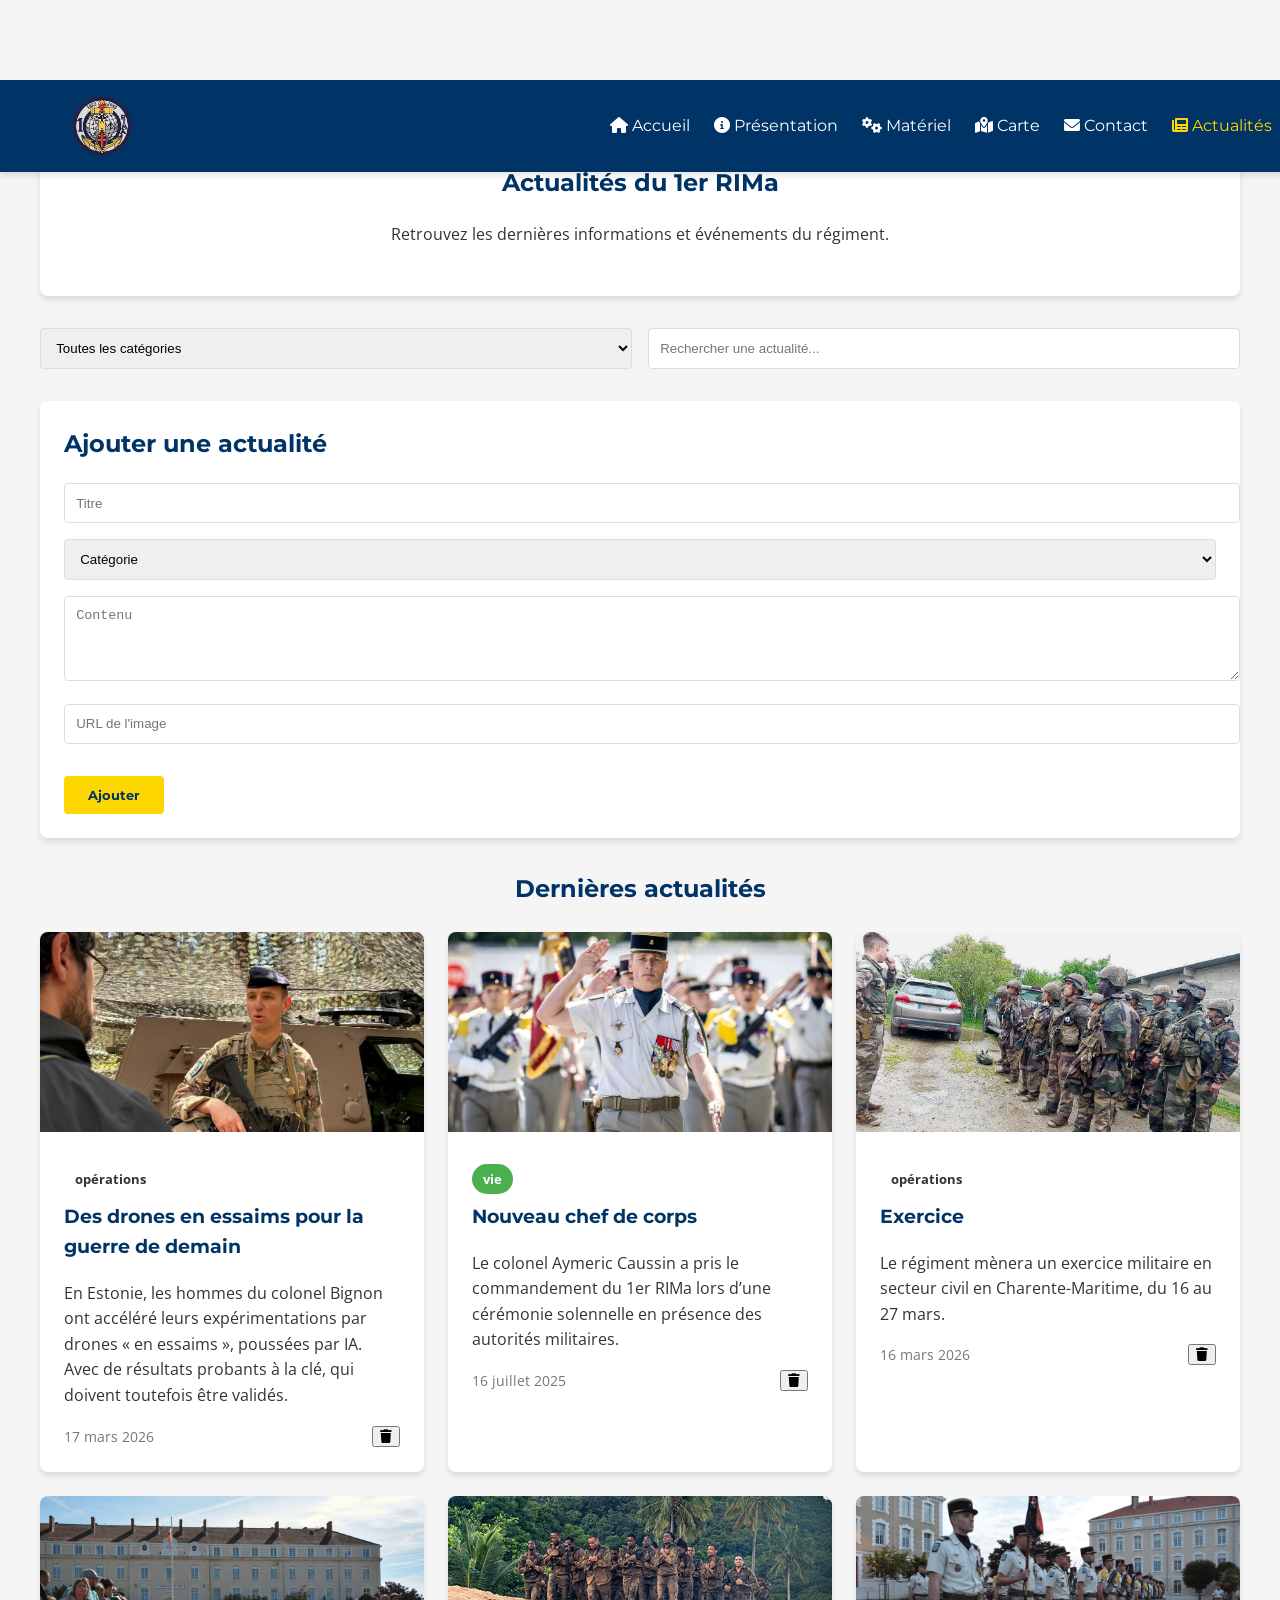
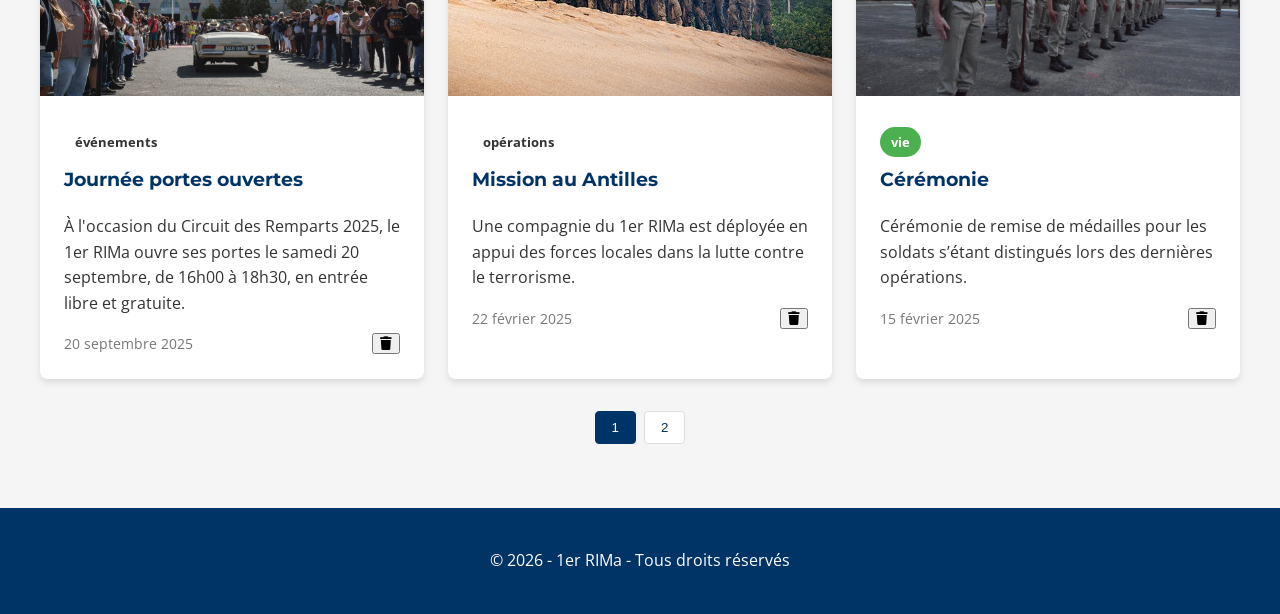
==== actualites.html @ 611bba4a "Add files via upload" ====
<!DOCTYPE html>
<html lang="fr">

<head>
    <meta charset="UTF-8">
    <meta name="viewport" content="width=device-width, initial-scale=1.0">
    <title>1er RIMa - Actualités</title>
    <link rel="stylesheet" href="assets/css/style.css">
    <link href="https://fonts.googleapis.com/css2?family=Montserrat:wght@400;700&family=Open+Sans&display=swap"
        rel="stylesheet">
    <link rel="stylesheet" href="https://cdnjs.cloudflare.com/ajax/libs/font-awesome/6.0.0/css/all.min.css">
</head>

<body>
    <header>
        <!-- En-tête avec logo et navigation -->
        <div class="header-content">
            <img src="assets/img/logo-rima1.png" alt="Logo 1er RIMa" class="logo">
            <nav>
                <ul>
                    <li><a href="index.html"><i class="fas fa-home"></i> Accueil</a></li>
                    <li><a href="presentation.html"><i class="fas fa-info-circle"></i> Présentation</a></li>
                    <li><a href="materiel.html"><i class="fa-solid fa-gears"></i> Matériel</a></li>
                    <li><a href="carte.html"><i class="fas fa-map-marked-alt"></i> Carte</a></li>
                    <li><a href="contact.html"><i class="fas fa-envelope"></i> Contact</a></li>
                    <li><a href="actualites.html" class="active"><i class="fas fa-newspaper"></i> Actualités</a></li>
                </ul>
            </nav>
        </div>
    </header>

    <main>
        <section class="page-header">
            <h1>Actualités du 1er RIMa</h1>
            <p>Retrouvez les dernières informations et événements du régiment.</p>
        </section>
        <!-- Section principale avec liste des actualités, formulaire d'ajout et filtres -->
        <section class="news-controls">
            <div class="news-filters">
                <select id="news-filter">
                    <option value="all">Toutes les catégories</option>
                    <option value="opérations">Opérations</option>
                    <option value="vie">Vie du régiment</option>
                    <option value="événements">Événements</option>
                </select>
                <input type="text" id="news-search" placeholder="Rechercher une actualité...">
            </div>
            <!-- Formulaire d'ajout d'une actualité -->
            <form id="add-news" class="add-news-form">
                <h2>Ajouter une actualité</h2>
                <input type="text" id="titre" placeholder="Titre" required>
                <select id="categorie" required>
                    <option value="">Catégorie</option>
                    <option value="opérations">Opérations</option>
                    <option value="vie">Vie du régiment</option>
                    <option value="événements">Événements</option>
                </select>
                <textarea id="contenu" placeholder="Contenu" rows="4" required></textarea>
                <input type="text" id="image" placeholder="URL de l'image">
                <button type="submit" class="btn btn-primary">Ajouter</button>
            </form>
        </section>
        <!-- Section de la liste des actualités avec pagination -->
        <section class="news-list">
            <h2>Dernières actualités</h2>
            <div id="news-grid"></div>
            <div id="pagination"></div>
        </section>
    </main>

    <footer>
        <p>&copy; 2026 - 1er RIMa - Tous droits réservés</p>
    </footer>
    <!-- Script pour la gestion des actualités -->
    <script src="assets/js/news.js"></script>
</body>

</html>
---- assets/css/style.css ----
/* style.css - Styles globaux pour le site du 1er RIMa */
:root {
    --primary: #003366;
    --secondary: #FFD700;
    --light: #F5F5F5;
    --dark: #333;
    --danger: #D32F2F;
    --shadow: 0 4px 6px rgba(0, 0, 0, 0.1);
    --transition: all 0.3s ease;
}

/* Styles de base pour le corps et les éléments globaux */
body {
    font-family: 'Open Sans', sans-serif;
    background-color: var(--light);
    color: var(--dark);
    margin: 0;
    padding: 0;
    line-height: 1.6;
}

/* Styles pour l'en-tête et la navigation */
header {
    background-color: var(--primary);
    color: white;
    padding: 1rem 2rem;
    box-shadow: var(--shadow);
    position: fixed;
    width: 100%;
    z-index: 1000;
}

/* Conteneur pour le contenu de l'en-tête avec logo et navigation */
.header-content {
    display: flex;
    justify-content: space-between;
    align-items: center;
    max-width: 1200px;
    margin: 0 auto;
}

/* Style pour le logo du régiment dans l'en-tête */
.logo {
    height: 60px;
}

/* Styles pour la navigation principale */
nav ul {
    display: flex;
    list-style: none;
    gap: 1.5rem;
}

/* Styles pour les liens de navigation */
nav a {
    color: white;
    text-decoration: none;
    font-family: 'Montserrat', sans-serif;
    transition: var(--transition);
}

/* Styles pour les liens de navigation au survol et lorsqu'ils sont actifs */
nav a:hover,
nav a.active {
    color: var(--secondary);
}

/* Styles pour le contenu principal de chaque page */
main {
    margin-top: 80px;
    padding: 2rem;
    max-width: 1200px;
    margin-left: auto;
    margin-right: auto;
}

/* Styles pour la section héroïque avec image de fond */
.hero {
    text-align: center;
    padding: 4rem 0;
    background: linear-gradient(rgba(0, 51, 102, 0.8), rgba(0, 51, 102, 0.8)), url('assets/img/hero-bg.jpg');
    background-size: cover;
    color: white;
    border-radius: 8px;
    margin-bottom: 2rem;
}

/* Styles pour le titre de la section héroïque */
.hero h1 {
    font-family: 'Montserrat', sans-serif;
    font-size: 2.5rem;
    margin-bottom: 1rem;
}

/* Styles pour le paragraphe de la section héroïque */
.btn {
    display: inline-block;
    padding: 0.7rem 1.5rem;
    border: none;
    border-radius: 4px;
    cursor: pointer;
    font-family: 'Montserrat', sans-serif;
    font-weight: bold;
    transition: var(--transition);
    text-decoration: none;
    margin-top: 1rem;
}

/* Styles pour les boutons primaires et secondaires avec effets au survol */
.btn-primary {
    background-color: var(--secondary);
    color: var(--primary);
}

/* Styles pour les boutons primaires au survol */
.btn-primary:hover {
    background-color: var(--primary);
    color: white;
}

/* Styles pour les boutons secondaires et leurs effets au survol */
.btn-secondary {
    background-color: var(--primary);
    color: white;
}

/* Styles pour les boutons secondaires au survol */
.btn-secondary:hover {
    background-color: var(--secondary);
    color: var(--primary);
}

/* Classe utilitaire pour masquer les éléments */
.hidden {
    display: none;
}

/* Styles pour la section des statistiques avec grille responsive */
.stats {
    padding: 2rem 0;
    text-align: center;
}

/* Styles pour le titre de la section des statistiques */
.stats h2 {
    font-family: 'Montserrat', sans-serif;
    color: var(--primary);
    margin-bottom: 2rem;
}

/* Styles pour la grille des statistiques avec colonnes adaptatives */
.stats-grid {
    display: grid;
    grid-template-columns: repeat(auto-fit, minmax(200px, 1fr));
    gap: 1.5rem;
}

/* Styles pour les cartes de statistiques avec effets au survol */
.stat-card {
    background: white;
    padding: 1.5rem;
    border-radius: 8px;
    box-shadow: var(--shadow);
    transition: var(--transition);
}

/* Styles pour les cartes de statistiques au survol */
.stat-card:hover {
    transform: translateY(-5px);
    box-shadow: 0 6px 12px rgba(0, 0, 0, 0.15);
}

/* Styles pour les icônes dans les cartes de statistiques */
.stat-card i {
    font-size: 2rem;
    color: var(--secondary);
    margin-bottom: 1rem;
}

/* Styles pour les titres dans les cartes de statistiques */
.stat-card h3 {
    font-family: 'Montserrat', sans-serif;
    color: var(--primary);
}

/* Styles pour les valeurs dans les cartes de statistiques */
.slider {
    position: relative;
    height: 400px;
    overflow: hidden;
    margin-bottom: 2rem;
    border-radius: 8px;
}

/* Styles pour les diapositives du slider avec effets de transition */
.slide {
    position: absolute;
    width: 100%;
    height: 100%;
    background-size: cover;
    background-position: center;
    opacity: 0;
    transition: opacity 1s ease-in-out;
}

/* Styles pour la diapositive active du slider */
.slide.active {
    opacity: 1;
}

/* Styles pour les boutons de navigation du slider */
.slide-btn {
    position: absolute;
    top: 50%;
    transform: translateY(-50%);
    background: rgba(0, 0, 0, 0.5);
    color: white;
    border: none;
    padding: 1rem;
    cursor: pointer;
    z-index: 10;
    border-radius: 50%;
    width: 50px;
    height: 50px;
    display: flex;
    align-items: center;
    justify-content: center;
}

/* Styles pour les boutons de navigation du slider (précédent et suivant) */
.slide-btn.prev {
    left: 1rem;
}

.slide-btn.next {
    right: 1rem;
}

/* Styles pour la section de prévisualisation des actualités */
.news-preview {
    padding: 2rem 0;
    text-align: center;
}

/* Styles pour le titre de la section de prévisualisation des actualités */
footer {
    background-color: var(--primary);
    color: white;
    text-align: center;
    padding: 1.5rem;
    margin-top: 2rem;
}

/* Styles pour les liens sociaux dans le pied de page */
.social {
    margin-top: 1rem;
}

/* Styles pour les liens sociaux avec effets au survol */
.social a {
    color: white;
    margin: 0 0.5rem;
    font-size: 1.5rem;
    transition: var(--transition);
}

/* Styles pour les liens sociaux au survol */
.social a:hover {
    color: var(--secondary);
}

/* Styles pour la section de contact avec formulaire */
.page-header {
    text-align: center;
    padding: 2rem 0;
    background-color: white;
    border-radius: 8px;
    margin-bottom: 2rem;
    box-shadow: var(--shadow);
}

/* Styles pour le titre de la section de contact */
.page-header h1 {
    font-family: 'Montserrat', sans-serif;
    color: var(--primary);
}

/* Styles pour le paragraphe de la section de contact */
.unit-info {
    display: grid;
    grid-template-columns: repeat(auto-fit, minmax(300px, 1fr));
    gap: 2rem;
    margin-bottom: 2rem;
}

/* Styles pour les cartes d'information sur les unités avec effets au survol */
.info-card {
    background: white;
    padding: 1.5rem;
    border-radius: 8px;
    box-shadow: var(--shadow);
}

/* Styles pour les cartes d'information sur les unités au survol */
.info-card h2 {
    font-family: 'Montserrat', sans-serif;
    color: var(--primary);
    border-bottom: 2px solid var(--secondary);
    padding-bottom: 0.5rem;
}

/* Styles pour les tableaux d'information sur les unités */
table {
    width: 100%;
    border-collapse: collapse;
}

/* Styles pour les lignes paires des tableaux avec couleur de fond différente */
table tr:nth-child(even) {
    background-color: #f9f9f9;
}

/* Styles pour les cellules des tableaux avec padding et bordure inférieure */
table th,
table td {
    padding: 0.75rem;
    text-align: left;
    border-bottom: 1px solid #ddd;
}

/* Styles pour les en-têtes de tableaux avec fond et couleur de texte spécifiques */
.missions {
    list-style: none;
    padding: 0;
}

/* Styles pour les éléments de la liste des missions avec padding et bordure inférieure */
.missions li {
    padding: 0.5rem 0;
    border-bottom: 1px solid #eee;
}

/* Styles pour les icônes dans la liste des missions avec marge et couleur */
.missions i {
    margin-right: 0.5rem;
    color: var(--secondary);
}

/* Styles pour la section de la timeline avec titre centré */
.timeline {
    padding: 2rem 0;
}

/* Styles pour le titre de la section de la timeline */
.timeline h2 {
    font-family: 'Montserrat', sans-serif;
    color: var(--primary);
    text-align: center;
    margin-bottom: 2rem;
}

/* Styles pour le conteneur de la timeline avec ligne centrale */
.timeline-container {
    position: relative;
    max-width: 800px;
    margin: 0 auto;
}

/* Styles pour la ligne centrale de la timeline */
.timeline-container::before {
    content: '';
    position: absolute;
    width: 4px;
    background-color: var(--secondary);
    top: 0;
    bottom: 0;
    left: 50%;
    margin-left: -2px;
}

/* Styles pour les éléments de la timeline avec positionnement et styles de base */
.timeline-item {
    padding: 10px 40px;
    position: relative;
    width: 50%;
    box-sizing: border-box;
}

/* Styles pour les points de la timeline avec cercles et bordures */
.timeline-item::after {
    content: '';
    position: absolute;
    width: 20px;
    height: 20px;
    background-color: var(--primary);
    border: 4px solid var(--secondary);
    border-radius: 50%;
    top: 15px;
    z-index: 1;
}

/* Styles pour les éléments de la timeline positionnés à gauche et à droite avec ajustement des points */
.timeline-item:nth-child(odd) {
    left: 0;
}

/* Styles pour les éléments de la timeline positionnés à droite avec ajustement des points */
.timeline-item:nth-child(even) {
    left: 50%;
}

/* Styles pour les points de la timeline positionnés à gauche et à droite */
.timeline-item:nth-child(even)::after {
    left: -10px;
}

/* Styles pour les points de la timeline positionnés à droite */
.timeline-item:nth-child(odd)::after {
    right: -10px;
}

/* Styles pour les dates dans les éléments de la timeline avec police et couleur spécifiques */
.timeline-date {
    font-family: 'Montserrat', sans-serif;
    color: var(--secondary);
    font-weight: bold;
    margin-bottom: 0.5rem;
}

/* Styles pour le contenu des éléments de la timeline avec padding, fond et ombre */
.timeline-content {
    padding: 1rem;
    background: white;
    border-radius: 6px;
    box-shadow: var(--shadow);
}

/* Styles pour la section de la galerie avec titre centré */
.gallery {
    padding: 2rem 0;
}

/* Styles pour le titre de la section de la galerie */
.gallery h2 {
    font-family: 'Montserrat', sans-serif;
    color: var(--primary);
    text-align: center;
    margin-bottom: 2rem;
}

/* Styles pour la grille de la galerie avec colonnes adaptatives et espacement */
.gallery-grid {
    display: grid;
    grid-template-columns: repeat(auto-fit, minmax(250px, 1fr));
    gap: 1.5rem;
}

/* Styles pour les éléments de la galerie avec fond, bordure arrondie et ombre */
.gallery-item {
    background: white;
    border-radius: 8px;
    overflow: hidden;
    box-shadow: var(--shadow);
    transition: var(--transition);
}

/* Styles pour les éléments de la galerie au survol avec effet de levée */
.gallery-item:hover {
    transform: translateY(-5px);
}

/* Styles pour les images dans les éléments de la galerie avec taille fixe et ajustement de l'image */
.gallery-item img {
    width: 100%;
    height: 200px;
    object-fit: cover;
}

/* Styles pour les titres dans les éléments de la galerie avec police et couleur spécifiques */
.gallery-item p {
    padding: 1rem;
    margin: 0;
    text-align: center;
    font-family: 'Montserrat', sans-serif;
}

/* Styles pour la section de la carte avec titre centré */
.map {
    padding: 2rem 0;
    text-align: center;
}

/* Styles pour le titre de la section de la carte */
.map h2 {
    font-family: 'Montserrat', sans-serif;
    color: var(--primary);
    margin-bottom: 1rem;
}

/* Styles pour le conteneur de la carte avec taille fixe, bordure arrondie et ombre */
.map-container {
    width: 100%;
    height: 400px;
    border-radius: 8px;
    overflow: hidden;
    box-shadow: var(--shadow);
}

/* Styles pour l'iframe de la carte avec taille complète et sans bordure */
.map-container iframe {
    width: 100%;
    height: 100%;
    border: none;
}

/* Styles pour la section de gestion du matériel avec titre centré */
.materiel-controls {
    display: grid;
    grid-template-columns: 1fr;
    gap: 2rem;
    margin-bottom: 2rem;
}

/* Styles pour les filtres de recherche du matériel avec disposition flexible et espacement */
.search-filter {
    display: flex;
    gap: 1rem;
    flex-wrap: wrap;
}

/* Styles pour les champs de recherche et de sélection du matériel avec padding, bordure et flexibilité */
.search-filter input,
.search-filter select {
    padding: 0.7rem;
    border: 1px solid #ddd;
    border-radius: 4px;
    flex: 1;
    min-width: 200px;
}

/* Styles pour le formulaire d'ajout de matériel avec fond, padding, bordure arrondie et ombre */
.add-form {
    background: white;
    padding: 1.5rem;
    border-radius: 8px;
    box-shadow: var(--shadow);
}

/* Styles pour le titre du formulaire d'ajout de matériel avec police et couleur spécifiques */
.add-form h2 {
    font-family: 'Montserrat', sans-serif;
    color: var(--primary);
    margin-top: 0;
}

/* Styles pour les champs du formulaire d'ajout de matériel avec taille complète, padding, bordure et bordure arrondie */
.add-form input,
.add-form textarea {
    width: 100%;
    padding: 0.7rem;
    margin-bottom: 1rem;
    border: 1px solid #ddd;
    border-radius: 4px;
}

/* Styles pour les boutons du formulaire d'ajout de matériel avec fond, couleur, padding, bordure et effets au survol */
.materiel-list h2 {
    font-family: 'Montserrat', sans-serif;
    color: var(--primary);
    text-align: center;
    margin-bottom: 1.5rem;
}

/* Styles pour la grille de matériel avec colonnes adaptatives et espacement */
#materiel-grid {
    display: grid;
    grid-template-columns: repeat(auto-fill, minmax(300px, 1fr));
    gap: 1.5rem;
}

/* Styles pour les cartes de matériel avec fond, bordure arrondie, ombre et effets au survol */
.materiel-card {
    background: white;
    border-radius: 8px;
    overflow: hidden;
    box-shadow: var(--shadow);
    transition: var(--transition);
}

/* Styles pour les cartes de matériel au survol avec effet de levée */
.materiel-card:hover {
    transform: translateY(-5px);
}

/* Styles pour les images dans les cartes de matériel avec taille fixe et ajustement de l'image */
.materiel-card img {
    width: 100%;
    height: 200px;
    object-fit: cover;
}

/* Styles pour le contenu des cartes de matériel avec padding */
.materiel-card-content {
    padding: 1.5rem;
}

/* Styles pour les titres dans les cartes de matériel avec police et couleur spécifiques */
.materiel-card h3 {
    font-family: 'Montserrat', sans-serif;
    color: var(--primary);
    margin-top: 0;
}

/* Styles pour les descriptions dans les cartes de matériel avec couleur et marge */
.materiel-card p {
    color: var(--dark);
    margin-bottom: 1rem;
}

/* Styles pour les types de matériel avec affichage en ligne, padding, bordure arrondie, police et poids spécifiques */
.materiel-card .type {
    display: inline-block;
    padding: 0.3rem 0.7rem;
    border-radius: 20px;
    font-size: 0.8rem;
    font-weight: bold;
    margin-bottom: 1rem;
}

/* Styles pour les types de matériel avec couleurs spécifiques */
.materiel-card .type.vehicule {
    background-color: var(--primary);
    color: white;
}

/* Styles pour les types de matériel avec couleurs spécifiques */
.materiel-card .type.arme {
    background-color: var(--danger);
    color: white;
}

/* Styles pour les types de matériel avec couleurs spécifiques */
.materiel-card .type.equipement {
    background-color: var(--secondary);
    color: var(--primary);
}

/* Styles pour les actions dans les cartes de matériel avec disposition flexible et espacement */
.materiel-card .actions {
    display: flex;
    justify-content: space-between;
}

/* Styles pour les boutons d'action dans les cartes de matériel avec fond transparent, bordure none, couleur, curseur et taille de police spécifiques */
.materiel-card .actions button {
    background: none;
    border: none;
    color: var(--danger);
    cursor: pointer;
    font-size: 1.2rem;
}

/* Styles pour les boutons d'action dans les cartes de matériel au survol avec changement de couleur */
.map-controls {
    display: flex;
    justify-content: space-between;
    margin-bottom: 1rem;
    flex-wrap: wrap;
    gap: 1rem;
}

/* Styles pour les boutons de contrôle de la carte avec fond, couleur, padding, bordure, bordure arrondie et effets au survol */
.legend {
    background: white;
    padding: 1rem;
    border-radius: 8px;
    box-shadow: var(--shadow);
    flex: 1;
}

/* Styles pour le titre de la légende avec police et couleur spécifiques */
.legend h3 {
    font-family: 'Montserrat', sans-serif;
    color: var(--primary);
    margin-top: 0;
}

/* Styles pour la liste dans la légende avec suppression des puces et du padding */
.legend ul {
    list-style: none;
    padding: 0;
}

/* Styles pour les éléments de la liste dans la légende avec affichage en flex, alignement et marge */
.legend li {
    display: flex;
    align-items: center;
    margin-bottom: 0.5rem;
}

/* Styles pour les couleurs de la légende avec affichage en ligne, taille fixe, marge et bordure arrondie */
.legend-color {
    display: inline-block;
    width: 20px;
    height: 20px;
    margin-right: 0.5rem;
    border-radius: 4px;
}

/* Styles pour les couleurs spécifiques de la légende */
.legend-color.casernement {
    background-color: #4CAF50;
}

/* Styles pour les couleurs spécifiques de la légende */
.legend-color.entrainement {
    background-color: #2196F3;
}

/* Styles pour les couleurs spécifiques de la légende */
.legend-color.garage {
    background-color: #FF9800;
}

/* Styles pour les couleurs spécifiques de la légende */
.legend-color.pc {
    background-color: #F44336;
}

/* Styles pour la carte interactive avec taille fixe, bordure arrondie, ombre et espacement */
.interactive-map {
    height: 500px;
    border-radius: 8px;
    overflow: hidden;
    box-shadow: var(--shadow);
    margin-bottom: 2rem;
}

/* Styles pour la carte interactive avec taille complète */
#map {
    height: 100%;
    width: 100%;
}

/* Styles pour le formulaire de contact avec fond, padding, bordure arrondie, ombre et espacement */
.contact-form {
    background: white;
    padding: 2rem;
    border-radius: 8px;
    box-shadow: var(--shadow);
    margin-bottom: 2rem;
    max-width: 800px;
    margin-left: auto;
    margin-right: auto;
}

/* Styles pour le titre du formulaire de contact avec police et couleur spécifiques */
.form-group {
    margin-bottom: 1.5rem;
}

/* Styles pour les groupes de champs du formulaire avec marge inférieure */
.form-group label {
    display: block;
    margin-bottom: 0.5rem;
    font-family: 'Montserrat', sans-serif;
    color: var(--primary);
}

/* Styles pour les étiquettes des champs du formulaire avec affichage en bloc, marge et police spécifiques */
.form-group input,
.form-group textarea {
    width: 100%;
    padding: 0.7rem;
    border: 1px solid #ddd;
    border-radius: 4px;
    font-family: 'Open Sans', sans-serif;
}

/* Styles pour les champs de saisie et les zones de texte du formulaire avec taille complète, padding, bordure, bordure arrondie et police spécifiques */
.form-group textarea {
    resize: vertical;
    min-height: 120px;
}

/* Styles pour les messages d'erreur dans le formulaire avec couleur, taille de police, marge et affichage initialement masqué */
.error-message {
    color: var(--danger);
    font-size: 0.9rem;
    margin-top: 0.3rem;
    display: none;
}

/* Styles pour les messages d'erreur visibles dans le formulaire */
@font-face {
    font-family: captcha;
    src: url(OGYIGO.ttf);
}

/* Styles pour le conteneur du captcha avec affichage en flex, alignement et espacement */
.captcha-container {
    display: flex;
    align-items: center;
    gap: 1rem;
}

/* Styles pour le texte du captcha avec police personnalisée, taille de police, espacement des lettres, padding, fond, bordure arrondie et sélection désactivée */
.captcha-text {
    font-family: 'captcha', sans-serif;
    font-size: 1.5rem;
    letter-spacing: 0.3rem;
    padding: 0.5rem;
    background: #f0f0f0;
    border-radius: 4px;
    user-select: none;
}

/* Styles pour le champ de saisie du captcha avec padding, bordure, bordure arrondie et police spécifique */
.form-actions {
    display: flex;
    gap: 1rem;
    justify-content: flex-end;
}

/* Styles pour les actions du formulaire avec affichage en flex, espacement et alignement à droite */
.success-message {
    background: white;
    padding: 2rem;
    border-radius: 8px;
    box-shadow: var(--shadow);
    text-align: center;
    margin: 2rem auto;
    max-width: 600px;
}

/* Styles pour les messages de succès avec fond, padding, bordure arrondie, ombre, alignement du texte et espacement */
.success-message i {
    font-size: 3rem;
    color: #4CAF50;
    margin-bottom: 1rem;
}

/* Styles pour les icônes dans les messages de succès avec taille de police, couleur et marge */
.success-message h2 {
    font-family: 'Montserrat', sans-serif;
    color: #4CAF50;
}

/* Styles pour les titres dans les messages de succès avec police et couleur spécifiques */
.contact-info {
    padding: 2rem 0;
    text-align: center;
}

/* Styles pour la section d'information de contact avec padding et alignement du texte */
.contact-info h2 {
    font-family: 'Montserrat', sans-serif;
    color: var(--primary);
    margin-bottom: 2rem;
}

/* Styles pour la grille d'information de contact avec colonnes adaptatives et espacement */
.info-grid {
    display: grid;
    grid-template-columns: repeat(auto-fit, minmax(250px, 1fr));
    gap: 1.5rem;
}

/* Styles pour les cartes d'information de contact avec fond, padding, bordure arrondie, ombre et effets au survol */
.info-card {
    background: white;
    padding: 1.5rem;
    border-radius: 8px;
    box-shadow: var(--shadow);
}

/* Styles pour les cartes d'information de contact au survol avec effet de levée */
.info-card i {
    font-size: 2rem;
    color: var(--secondary);
    margin-bottom: 1rem;
}

/* Styles pour les titres dans les cartes d'information de contact avec police et couleur spécifiques */
.info-card h3 {
    font-family: 'Montserrat', sans-serif;
    color: var(--primary);
    margin-bottom: 0.5rem;
}

/* Styles pour les détails dans les cartes d'information de contact avec couleur et marge */
.news-controls {
    display: grid;
    grid-template-columns: 1fr;
    gap: 2rem;
    margin-bottom: 2rem;
}

/* Styles pour les filtres de recherche des actualités avec disposition flexible et espacement */
.news-filters {
    display: flex;
    gap: 1rem;
    flex-wrap: wrap;
}

/* Styles pour les champs de recherche et de sélection des actualités avec padding, bordure et flexibilité */
.news-filters select,
.news-filters input {
    padding: 0.7rem;
    border: 1px solid #ddd;
    border-radius: 4px;
    flex: 1;
    min-width: 200px;
}

/* Styles pour le formulaire d'ajout d'une actualité avec fond, padding, bordure arrondie et ombre */
.add-news-form {
    background: white;
    padding: 1.5rem;
    border-radius: 8px;
    box-shadow: var(--shadow);
}

/* Styles pour le titre du formulaire d'ajout d'une actualité avec police et couleur spécifiques */
.add-news-form h2 {
    font-family: 'Montserrat', sans-serif;
    color: var(--primary);
    margin-top: 0;
}

/* Styles pour les champs du formulaire d'ajout d'une actualité avec taille complète, padding, bordure et bordure arrondie */
.add-news-form input,
.add-news-form select,
.add-news-form textarea {
    width: 100%;
    padding: 0.7rem;
    margin-bottom: 1rem;
    border: 1px solid #ddd;
    border-radius: 4px;
}

/* Styles pour les boutons du formulaire d'ajout d'une actualité avec fond, couleur, padding, bordure, bordure arrondie et effets au survol */
.news-list h2 {
    font-family: 'Montserrat', sans-serif;
    color: var(--primary);
    text-align: center;
    margin-bottom: 1.5rem;
}

/* Styles pour la grille des actualités avec colonnes adaptatives et espacement */
#news-grid {
    display: grid;
    grid-template-columns: repeat(auto-fill, minmax(350px, 1fr));
    gap: 1.5rem;
    margin-bottom: 2rem;
}

/* Styles pour les cartes d'actualités avec fond, bordure arrondie, ombre et effets au survol */
.news-card {
    background: white;
    border-radius: 8px;
    overflow: hidden;
    box-shadow: var(--shadow);
    transition: var(--transition);
}

/* Styles pour les cartes d'actualités au survol avec effet de levée */
.news-card:hover {
    transform: translateY(-5px);
}

/* Styles pour les images dans les cartes d'actualités avec taille fixe et ajustement de l'image */
.news-card img {
    width: 100%;
    height: 200px;
    object-fit: cover;
}

/* Styles pour le contenu des cartes d'actualités avec padding */
.news-card-content {
    padding: 1.5rem;
}

/* Styles pour les catégories dans les cartes d'actualités avec affichage en ligne, padding, bordure arrondie, police et poids spécifiques */
.news-card .categorie {
    display: inline-block;
    padding: 0.3rem 0.7rem;
    border-radius: 20px;
    font-size: 0.8rem;
    font-weight: bold;
    margin-bottom: 0.5rem;
}

/* Styles pour les catégories dans les cartes d'actualités avec couleurs spécifiques */
.news-card .categorie.operations {
    background-color: var(--primary);
    color: white;
}

/* Styles pour les catégories dans les cartes d'actualités avec couleurs spécifiques */
.news-card .categorie.vie {
    background-color: #4CAF50;
    color: white;
}

/* Styles pour les catégories dans les cartes d'actualités avec couleurs spécifiques */
.news-card .categorie.evenements {
    background-color: var(--secondary);
    color: var(--primary);
}

/* Styles pour les titres dans les cartes d'actualités avec police et couleur spécifiques */
.news-card h3 {
    font-family: 'Montserrat', sans-serif;
    color: var(--primary);
    margin-top: 0;
}

/* Styles pour les descriptions dans les cartes d'actualités avec couleur et marge */
.news-card p {
    color: var(--dark);
    margin-bottom: 1rem;
}

/* Styles pour les dates dans les cartes d'actualités avec couleur, taille de police et disposition flexible */
.news-card .date {
    color: #777;
    font-size: 0.9rem;
    display: flex;
    justify-content: space-between;
    align-items: center;
}

/* Styles pour les boutons d'action dans les cartes d'actualités avec fond transparent, bordure none, couleur, curseur et taille de police spécifiques */
#pagination {
    display: flex;
    justify-content: center;
    gap: 0.5rem;
    margin-top: 2rem;
}

/* Styles pour les boutons de pagination avec padding, bordure, fond, couleur, curseur et bordure arrondie */
#pagination button {
    padding: 0.5rem 1rem;
    border: 1px solid #ddd;
    background: white;
    color: var(--primary);
    cursor: pointer;
    border-radius: 4px;
}

/* Styles pour les boutons de pagination au survol avec changement de fond et de couleur */
#pagination button.active {
    background: var(--primary);
    color: white;
    border-color: var(--primary);
}
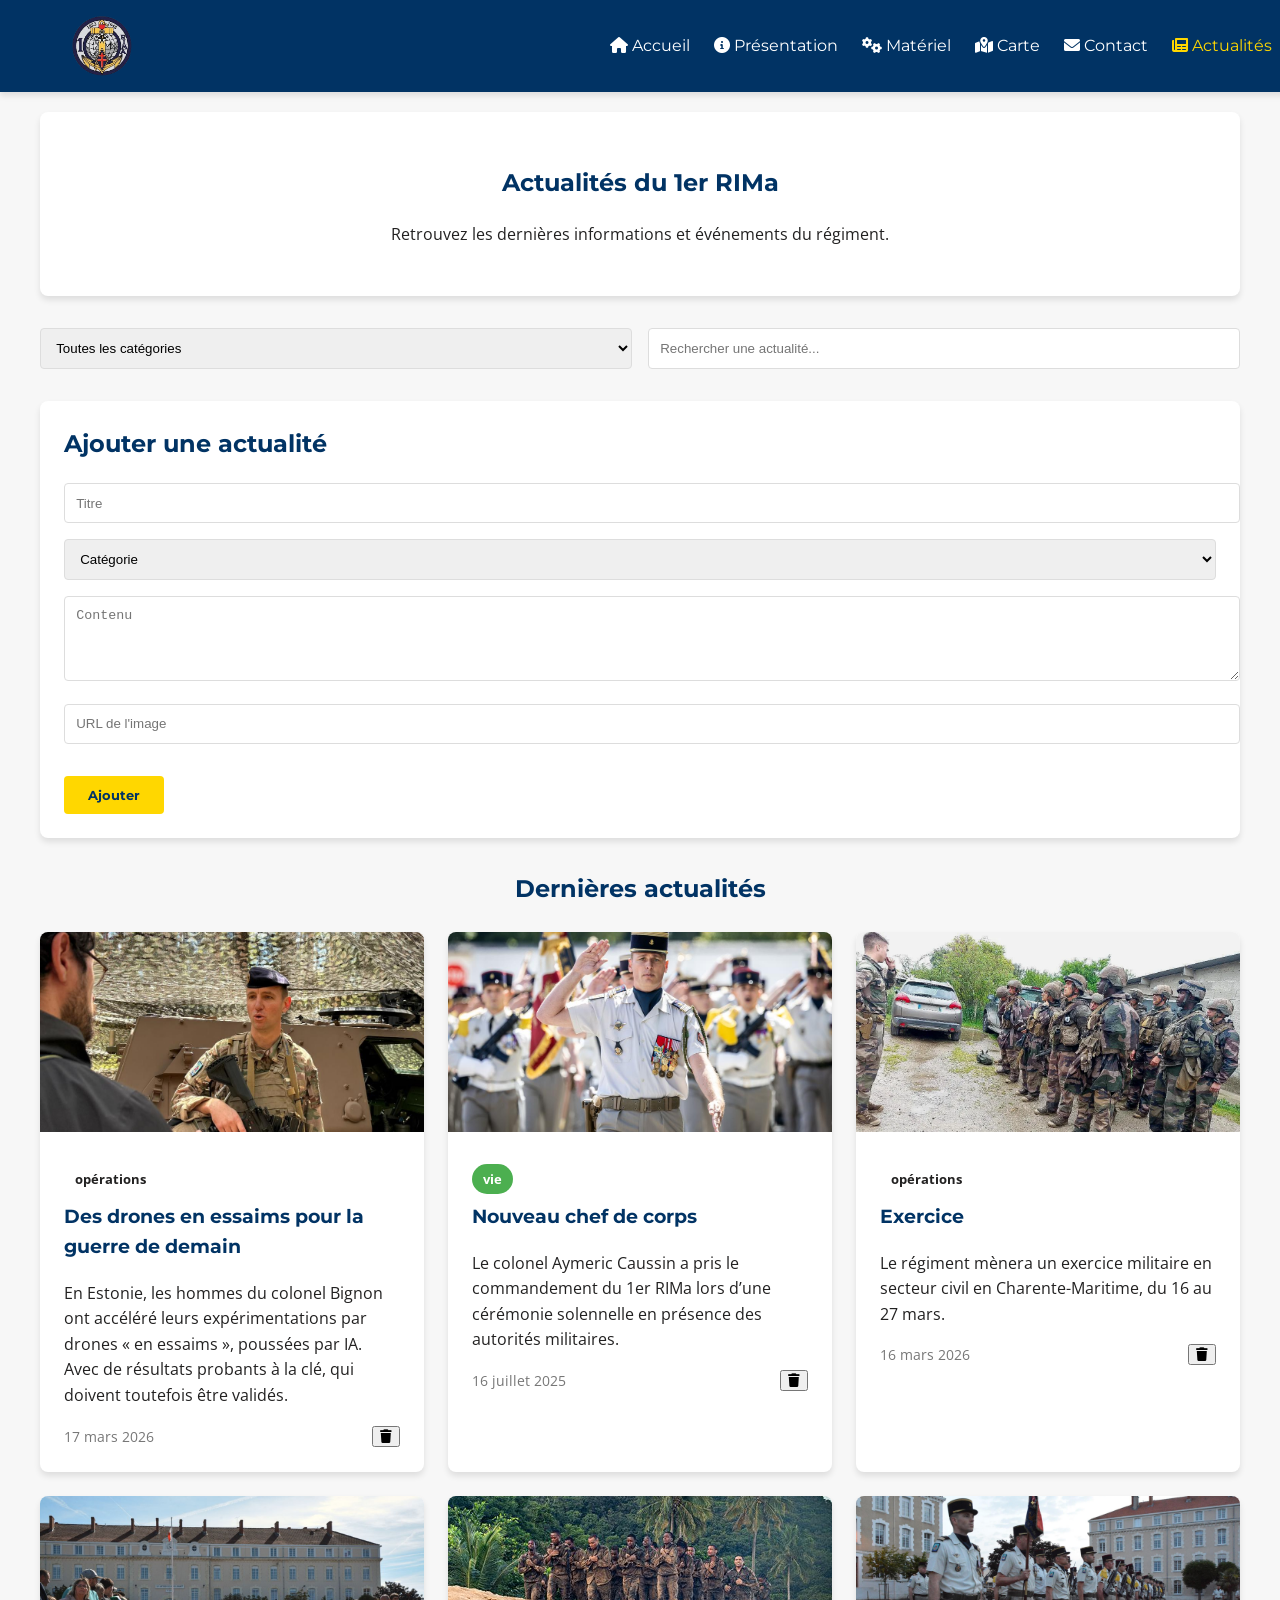
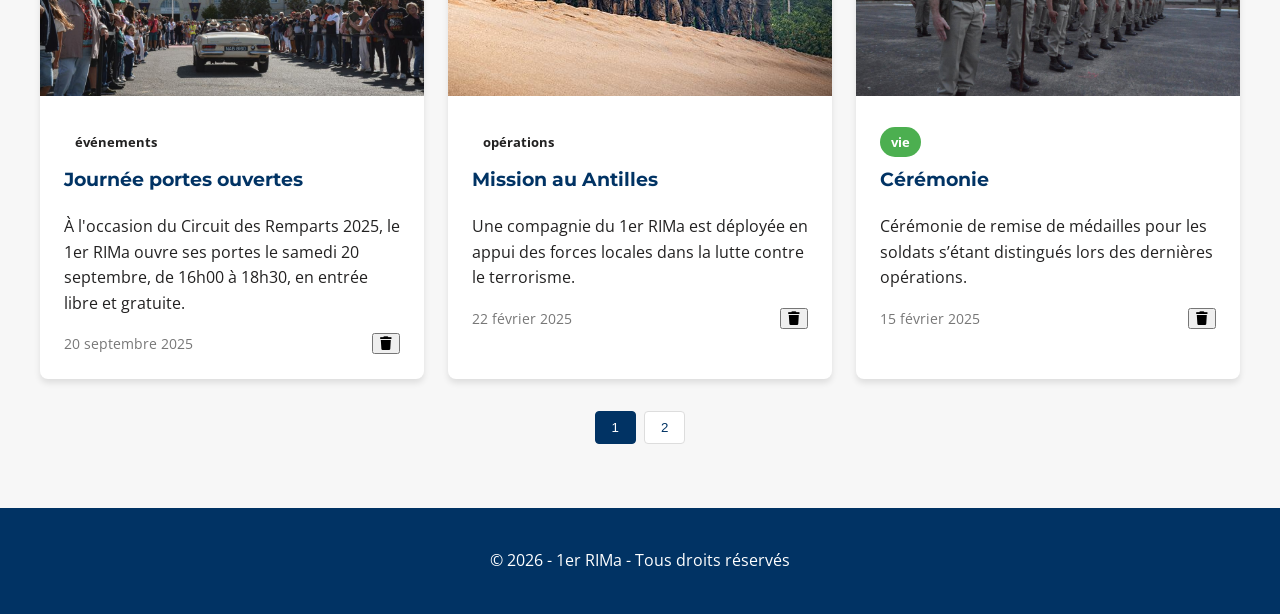
==== commit 082d7a44: "ajout de favicon a l'url Added favicon link to the head section of the HTML." ====
--- a/actualites.html
+++ b/actualites.html
@@ -9,6 +9,7 @@
     <link href="https://fonts.googleapis.com/css2?family=Montserrat:wght@400;700&family=Open+Sans&display=swap"
         rel="stylesheet">
     <link rel="stylesheet" href="https://cdnjs.cloudflare.com/ajax/libs/font-awesome/6.0.0/css/all.min.css">
+    <link rel="icon" type="image/icon" href="assets/img/logo-rima1.ico" />
 </head>
 
 <body>
@@ -75,4 +76,4 @@
     <script src="assets/js/news.js"></script>
 </body>
 
-</html>+</html>
--- a/assets/css/style.css
+++ b/assets/css/style.css
@@ -1,10 +1,10 @@
 /* style.css - Styles globaux pour le site du 1er RIMa */
 :root {
-    --primary: #003366;
+    --primary: #013364;
     --secondary: #FFD700;
-    --light: #F5F5F5;
-    --dark: #333;
-    --danger: #D32F2F;
+    --light: #f7f7f7;
+    --dark: #222121;
+    --danger: #d62222;
     --shadow: 0 4px 6px rgba(0, 0, 0, 0.1);
     --transition: all 0.3s ease;
 }
@@ -28,6 +28,7 @@
     position: fixed;
     width: 100%;
     z-index: 1000;
+    top: 0px ;
 }
 
 /* Conteneur pour le contenu de l'en-tête avec logo et navigation */
@@ -186,7 +187,7 @@
 /* Styles pour les valeurs dans les cartes de statistiques */
 .slider {
     position: relative;
-    height: 400px;
+    height: 600px;
     overflow: hidden;
     margin-bottom: 2rem;
     border-radius: 8px;
@@ -325,7 +326,7 @@
 table td {
     padding: 0.75rem;
     text-align: left;
-    border-bottom: 1px solid #ddd;
+    border-bottom: 1px solid #f3f1f1;
 }
 
 /* Styles pour les en-têtes de tableaux avec fond et couleur de texte spécifiques */
@@ -337,7 +338,7 @@
 /* Styles pour les éléments de la liste des missions avec padding et bordure inférieure */
 .missions li {
     padding: 0.5rem 0;
-    border-bottom: 1px solid #eee;
+    border-bottom: 1px solid #fcfafa;
 }
 
 /* Styles pour les icônes dans la liste des missions avec marge et couleur */
@@ -1054,4 +1055,4 @@
     background: var(--primary);
     color: white;
     border-color: var(--primary);
-}+}
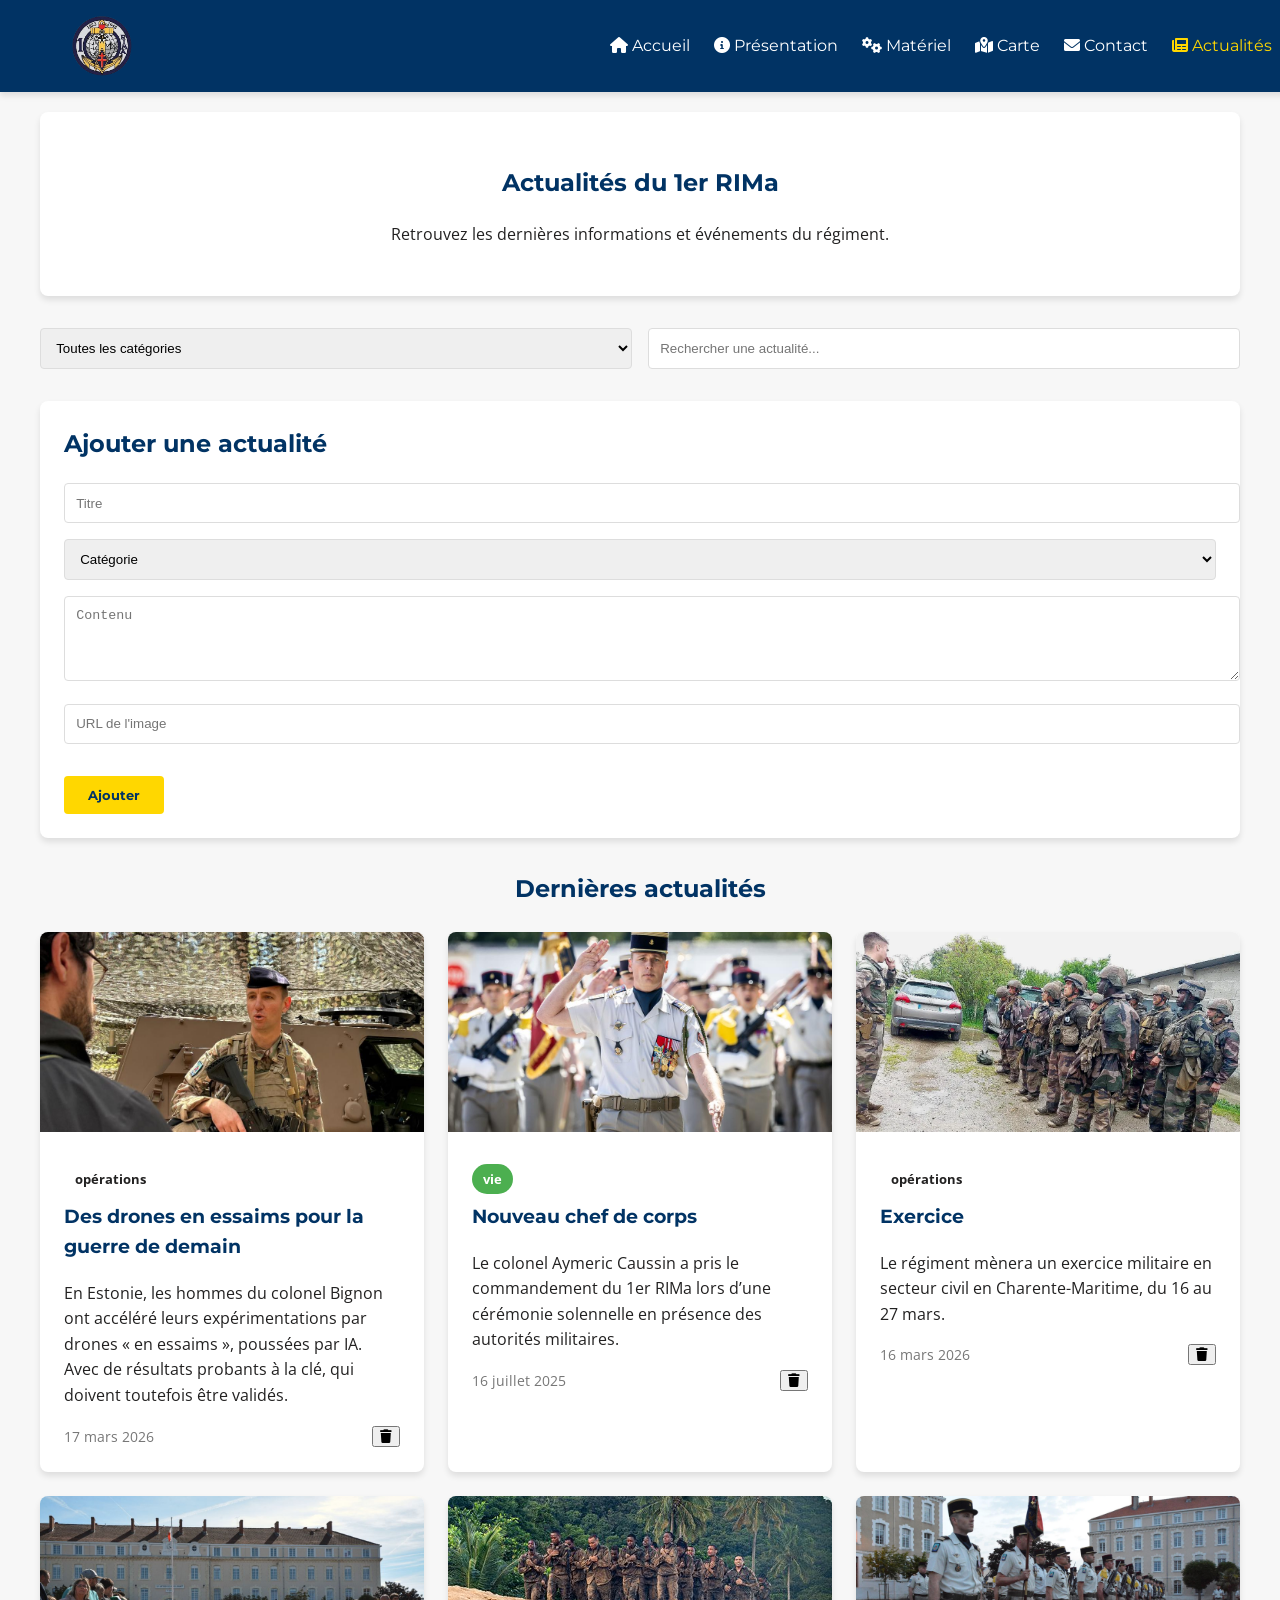
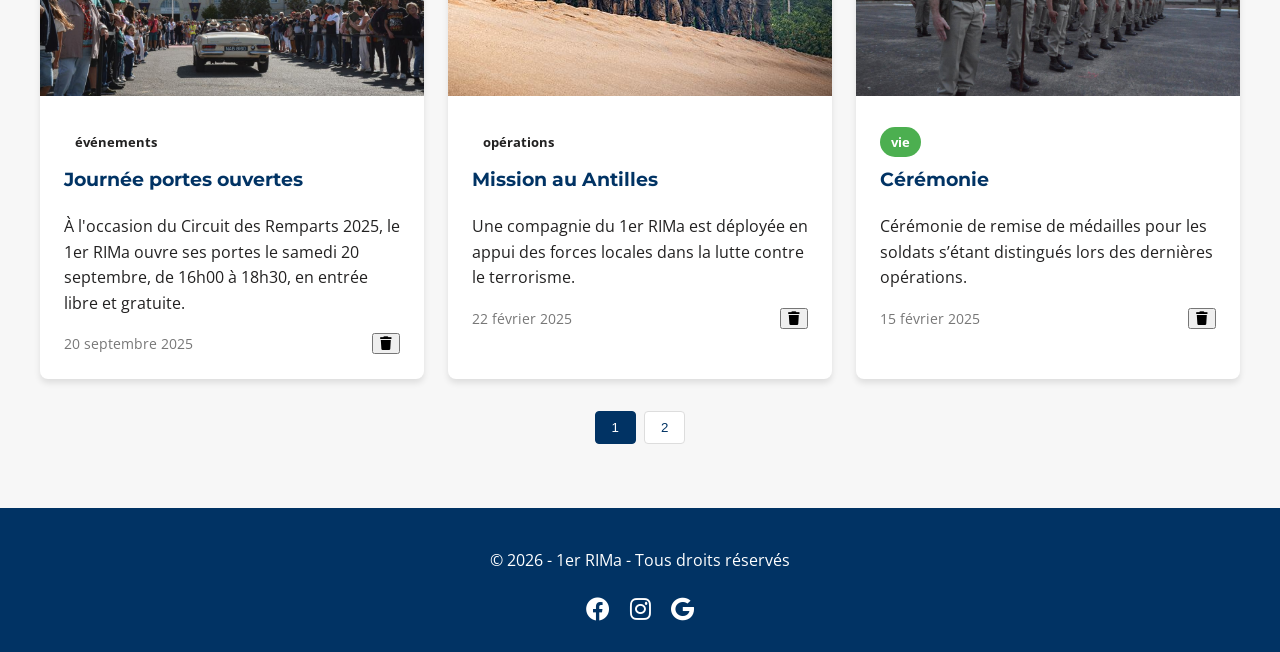
==== commit bd52b4bd: "Add social media links in the footer Added social media links to the footer section." ====
--- a/actualites.html
+++ b/actualites.html
@@ -71,6 +71,15 @@
 
     <footer>
         <p>&copy; 2026 - 1er RIMa - Tous droits réservés</p>
+         <div class="social">
+            <a
+                href="https://www.google.com/url?sa=t&source=web&rct=j&opi=89978449&url=https://www.facebook.com/1rima.angouleme/%3Flocale%3Dfr_FR&ved=2ahUKEwiPndibvpyTAxVGTKQEHWU3MF8QFnoECCgQAQ&usg=AOvVaw1VVlHI4tHIR2O_pkS5MPee"><i
+                    class="fab fa-facebook"></i></a>
+            <a
+                href="https://www.google.com/url?sa=t&source=web&rct=j&opi=89978449&url=https://www.instagram.com/1errima/&ved=2ahUKEwiNsKC7vpyTAxV7UaQEHWPlEs4QFnoECB0QAQ&usg=AOvVaw0V8v_R252Jy3zpr_zFeJng"><i
+                    class="fab fa-instagram"></i></a>
+            <a href="https://www.sengager.fr/tous-nos-regiments/1er-regiment-dinfanterie-de-marine"><i
+                    class="fa-brands fa-google"></i></a>
     </footer>
     <!-- Script pour la gestion des actualités -->
     <script src="assets/js/news.js"></script>
